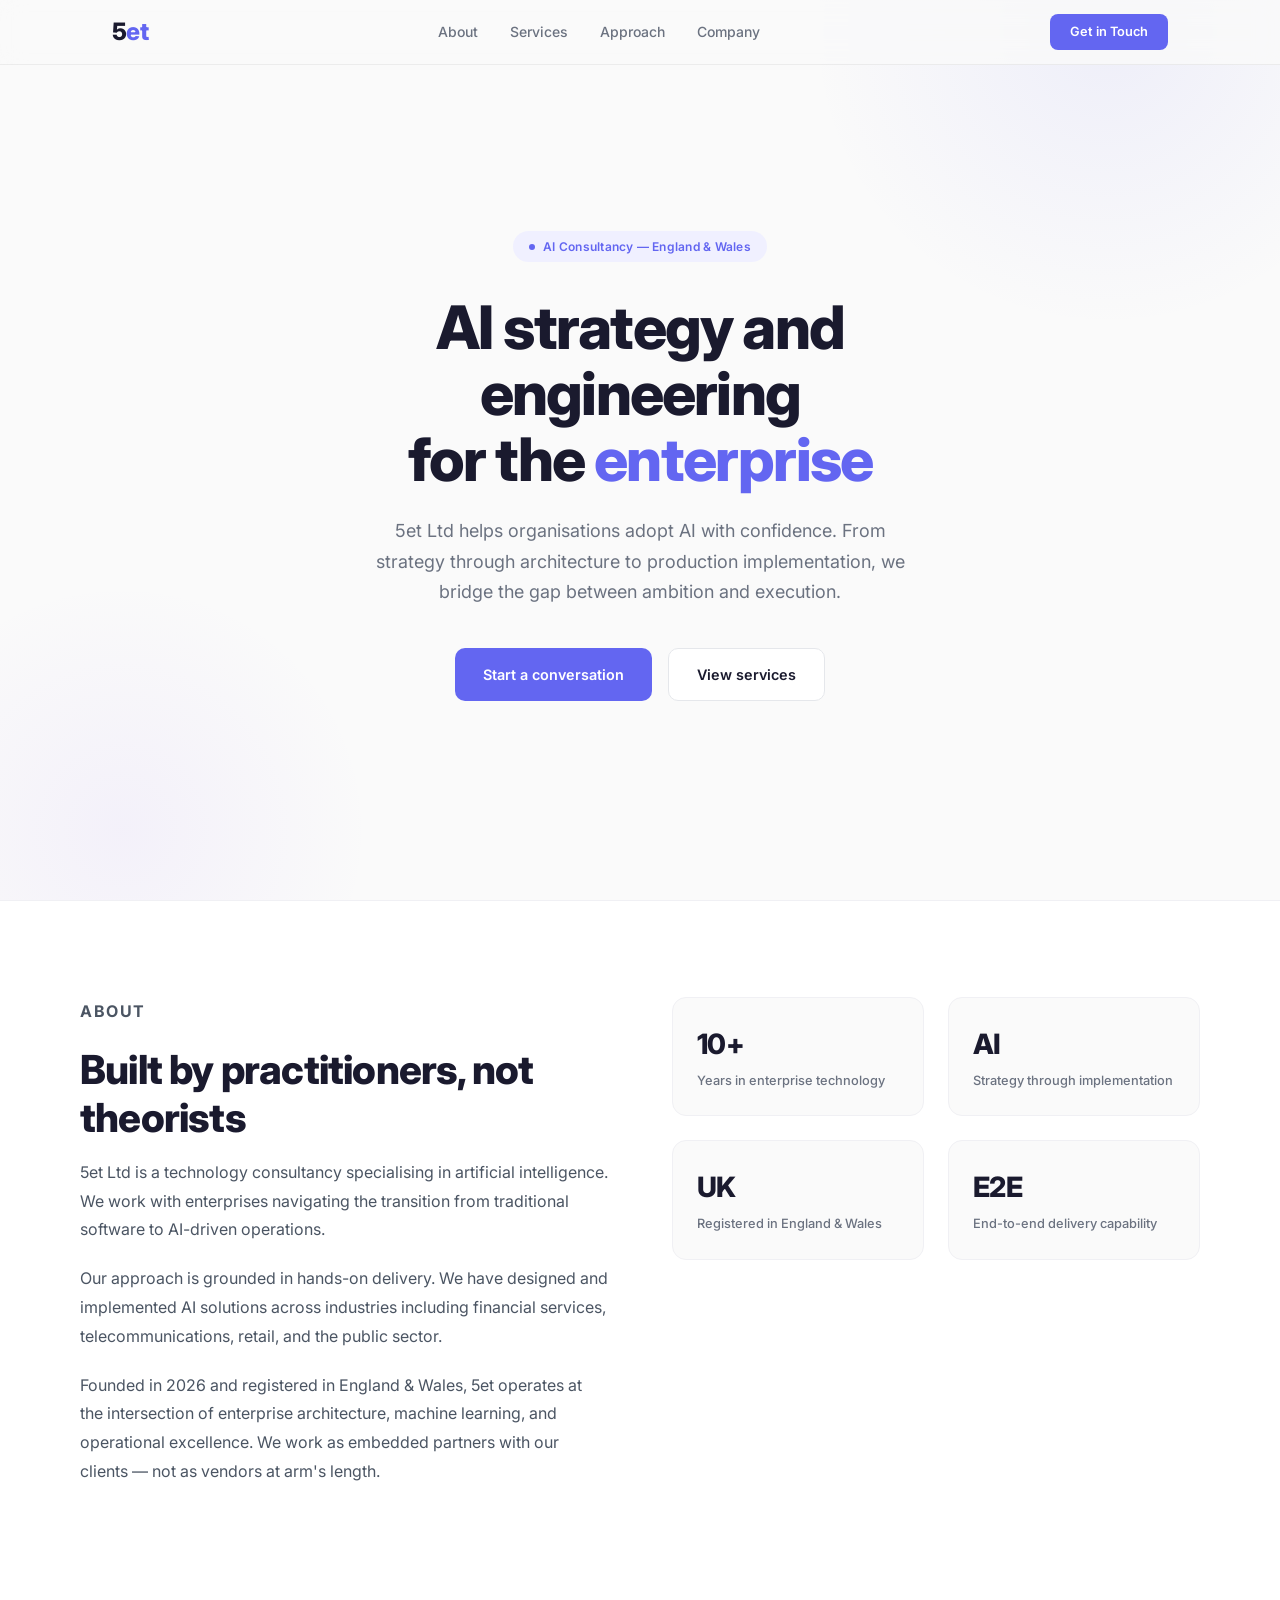
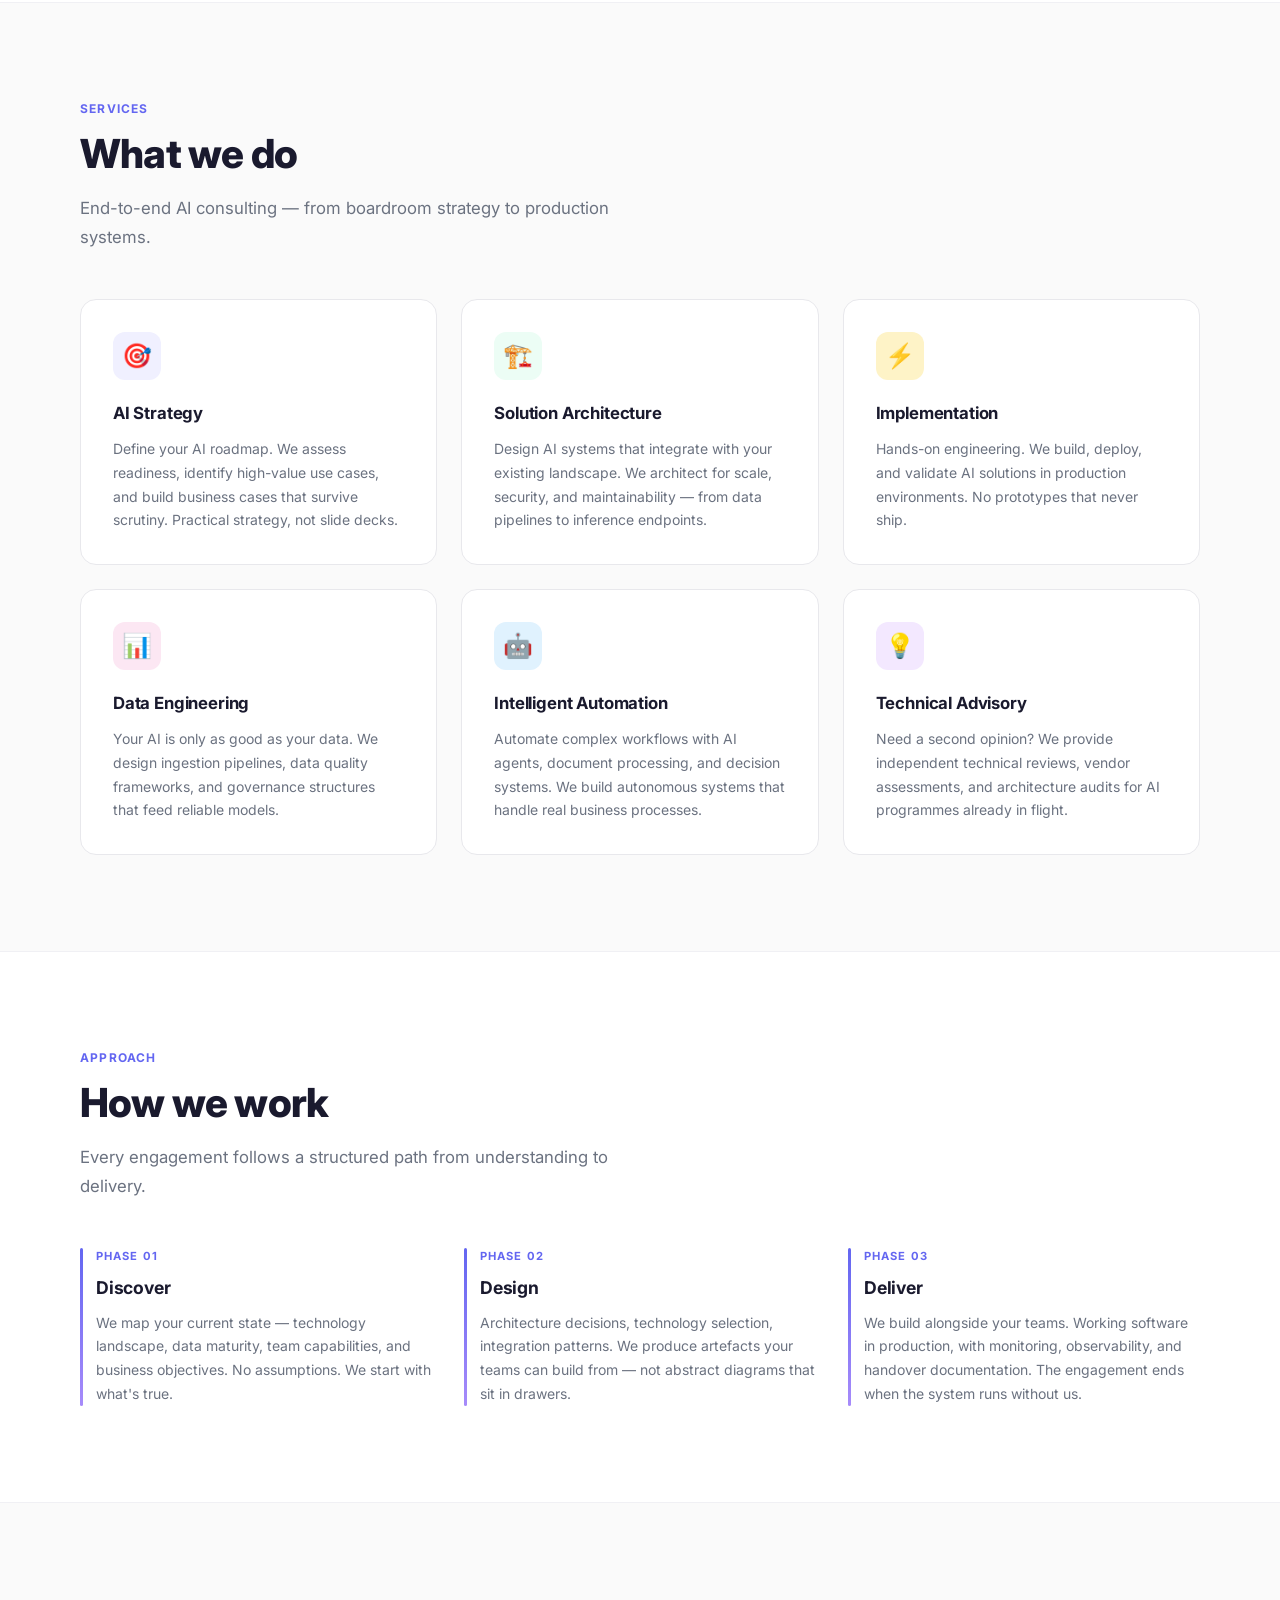
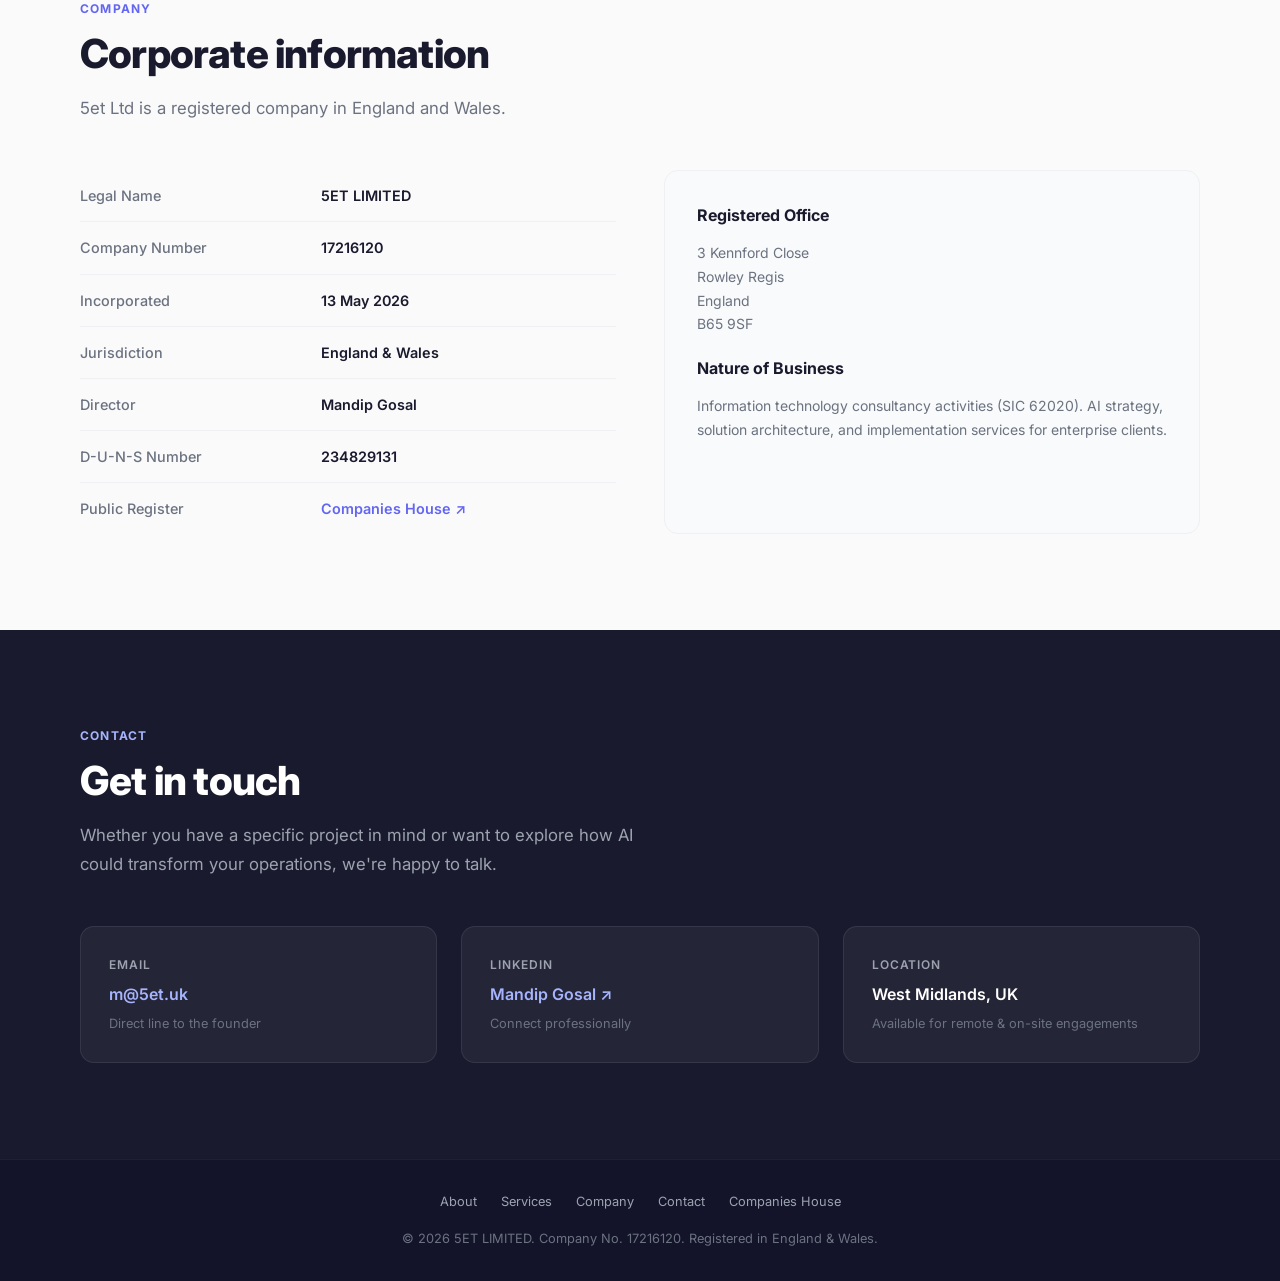
==== index.html @ 3dd46ea5 "feat: initial company website for Apple Developer Program enrollment" ====
<!DOCTYPE html>
<html lang="en">
<head>
    <meta charset="UTF-8">
    <meta name="viewport" content="width=device-width, initial-scale=1.0">
    <title>5et Ltd — AI Consultancy & Technology Services</title>
    <meta name="description" content="5et Ltd provides AI strategy, architecture, and implementation services for enterprises. Company No. 17216120, registered in England & Wales.">
    <meta name="robots" content="index, follow">
    <link rel="canonical" href="https://5et.uk">
    <link rel="preconnect" href="https://fonts.googleapis.com">
    <link rel="preconnect" href="https://fonts.gstatic.com" crossorigin>
    <link href="https://fonts.googleapis.com/css2?family=Inter:wght@400;500;600;700;800&display=swap" rel="stylesheet">
    <style>
        /* ─── Reset & Base ───────────────────────────────────────── */
        *, *::before, *::after { margin: 0; padding: 0; box-sizing: border-box; }

        html {
            -webkit-font-smoothing: antialiased;
            -moz-osx-font-smoothing: grayscale;
            scroll-behavior: smooth;
        }

        body {
            font-family: 'Inter', -apple-system, BlinkMacSystemFont, sans-serif;
            color: #1a1a2e;
            background: #fafafa;
            line-height: 1.6;
        }

        /* ─── Nav ────────────────────────────────────────────────── */
        .nav {
            position: fixed;
            top: 0;
            left: 0;
            right: 0;
            z-index: 100;
            background: rgba(250, 250, 250, 0.85);
            backdrop-filter: blur(12px);
            -webkit-backdrop-filter: blur(12px);
            border-bottom: 1px solid rgba(0, 0, 0, 0.06);
            transition: box-shadow 0.3s ease;
        }

        .nav.scrolled {
            box-shadow: 0 1px 8px rgba(0, 0, 0, 0.06);
        }

        .nav-inner {
            max-width: 1120px;
            margin: 0 auto;
            padding: 0 2rem;
            display: flex;
            align-items: center;
            justify-content: space-between;
            height: 64px;
        }

        .nav-logo {
            font-size: 1.5rem;
            font-weight: 800;
            letter-spacing: -0.03em;
            color: #1a1a2e;
            text-decoration: none;
        }

        .nav-logo span { color: #6366f1; }

        .nav-links {
            display: flex;
            gap: 2rem;
            list-style: none;
        }

        .nav-links a {
            font-size: 0.875rem;
            font-weight: 500;
            color: #6b7280;
            text-decoration: none;
            transition: color 0.2s;
        }

        .nav-links a:hover { color: #1a1a2e; }

        .nav-cta {
            display: inline-flex;
            align-items: center;
            gap: 0.375rem;
            padding: 0.5rem 1.25rem;
            font-size: 0.8rem;
            font-weight: 600;
            color: white;
            background: #6366f1;
            border-radius: 8px;
            text-decoration: none;
            transition: background 0.2s, transform 0.15s;
        }

        .nav-cta:hover {
            background: #5558e6;
            transform: translateY(-1px);
        }

        /* Mobile nav toggle */
        .nav-toggle {
            display: none;
            background: none;
            border: none;
            cursor: pointer;
            padding: 0.5rem;
        }

        .nav-toggle span {
            display: block;
            width: 20px;
            height: 2px;
            background: #1a1a2e;
            margin: 5px 0;
            transition: transform 0.3s, opacity 0.3s;
        }

        /* ─── Hero ───────────────────────────────────────────────── */
        .hero {
            min-height: 100vh;
            display: flex;
            align-items: center;
            justify-content: center;
            padding: 6rem 2rem 4rem;
            position: relative;
            overflow: hidden;
        }

        .hero::before {
            content: '';
            position: absolute;
            top: -30%;
            right: -10%;
            width: 600px;
            height: 600px;
            background: radial-gradient(circle, rgba(99, 102, 241, 0.08) 0%, transparent 70%);
            pointer-events: none;
        }

        .hero::after {
            content: '';
            position: absolute;
            bottom: -20%;
            left: -10%;
            width: 500px;
            height: 500px;
            background: radial-gradient(circle, rgba(139, 92, 246, 0.06) 0%, transparent 70%);
            pointer-events: none;
        }

        .hero-content {
            max-width: 720px;
            text-align: center;
            position: relative;
            z-index: 1;
            animation: fadeUp 0.8s cubic-bezier(0.16, 1, 0.3, 1) both;
        }

        @keyframes fadeUp {
            from { opacity: 0; transform: translateY(24px); }
            to { opacity: 1; transform: translateY(0); }
        }

        .hero-badge {
            display: inline-flex;
            align-items: center;
            gap: 0.5rem;
            padding: 0.375rem 1rem;
            font-size: 0.75rem;
            font-weight: 600;
            color: #6366f1;
            background: #f0f0ff;
            border-radius: 100px;
            margin-bottom: 2rem;
            letter-spacing: 0.02em;
        }

        .hero-badge .dot {
            width: 6px;
            height: 6px;
            border-radius: 50%;
            background: #6366f1;
            animation: pulse 2s ease-in-out infinite;
        }

        @keyframes pulse {
            0%, 100% { opacity: 1; }
            50% { opacity: 0.4; }
        }

        .hero h1 {
            font-size: clamp(2.5rem, 5vw, 3.75rem);
            font-weight: 800;
            letter-spacing: -0.03em;
            line-height: 1.1;
            margin-bottom: 1.5rem;
        }

        .hero h1 .accent { color: #6366f1; }

        .hero p {
            font-size: 1.125rem;
            color: #6b7280;
            line-height: 1.7;
            max-width: 560px;
            margin: 0 auto 2.5rem;
        }

        .hero-actions {
            display: flex;
            gap: 1rem;
            justify-content: center;
            flex-wrap: wrap;
        }

        .btn {
            display: inline-flex;
            align-items: center;
            gap: 0.5rem;
            padding: 0.875rem 1.75rem;
            font-size: 0.9rem;
            font-weight: 600;
            border-radius: 10px;
            text-decoration: none;
            transition: all 0.2s cubic-bezier(0.34, 1.56, 0.64, 1);
            cursor: pointer;
            border: none;
        }

        .btn-primary {
            background: #6366f1;
            color: white;
        }

        .btn-primary:hover {
            background: #5558e6;
            transform: translateY(-2px);
            box-shadow: 0 4px 16px rgba(99, 102, 241, 0.3);
        }

        .btn-secondary {
            background: white;
            color: #1a1a2e;
            border: 1px solid #e5e7eb;
        }

        .btn-secondary:hover {
            background: #f9fafb;
            transform: translateY(-2px);
            box-shadow: 0 4px 12px rgba(0, 0, 0, 0.06);
        }

        /* ─── Sections ───────────────────────────────────────────── */
        .section {
            padding: 6rem 2rem;
        }

        .section-inner {
            max-width: 1120px;
            margin: 0 auto;
        }

        .section-label {
            font-size: 0.75rem;
            font-weight: 700;
            color: #6366f1;
            text-transform: uppercase;
            letter-spacing: 0.1em;
            margin-bottom: 0.75rem;
        }

        .section-title {
            font-size: clamp(1.75rem, 3.5vw, 2.5rem);
            font-weight: 800;
            letter-spacing: -0.02em;
            line-height: 1.2;
            margin-bottom: 1rem;
        }

        .section-subtitle {
            font-size: 1.05rem;
            color: #6b7280;
            line-height: 1.7;
            max-width: 560px;
            margin-bottom: 3rem;
        }

        /* ─── About ──────────────────────────────────────────────── */
        #about {
            background: white;
            border-top: 1px solid #f0f0f4;
            border-bottom: 1px solid #f0f0f4;
        }

        .about-grid {
            display: grid;
            grid-template-columns: 1fr 1fr;
            gap: 4rem;
            align-items: start;
        }

        .about-text p {
            font-size: 1rem;
            color: #4b5563;
            line-height: 1.8;
            margin-bottom: 1.25rem;
        }

        .about-stats {
            display: grid;
            grid-template-columns: 1fr 1fr;
            gap: 1.5rem;
        }

        .stat-card {
            background: #fafafa;
            border: 1px solid #f0f0f4;
            border-radius: 14px;
            padding: 1.5rem;
            transition: transform 0.2s, box-shadow 0.2s;
        }

        .stat-card:hover {
            transform: translateY(-2px);
            box-shadow: 0 4px 16px rgba(0, 0, 0, 0.04);
        }

        .stat-value {
            font-size: 1.75rem;
            font-weight: 800;
            color: #1a1a2e;
            letter-spacing: -0.02em;
        }

        .stat-label {
            font-size: 0.8rem;
            color: #6b7280;
            font-weight: 500;
            margin-top: 0.25rem;
        }

        /* ─── Services ───────────────────────────────────────────── */
        .services-grid {
            display: grid;
            grid-template-columns: repeat(3, 1fr);
            gap: 1.5rem;
        }

        .service-card {
            background: white;
            border: 1px solid #e8e8ec;
            border-radius: 16px;
            padding: 2rem;
            transition: transform 0.25s cubic-bezier(0.34, 1.56, 0.64, 1), box-shadow 0.25s;
        }

        .service-card:hover {
            transform: translateY(-4px);
            box-shadow: 0 8px 24px rgba(0, 0, 0, 0.06);
        }

        .service-icon {
            width: 48px;
            height: 48px;
            border-radius: 12px;
            display: flex;
            align-items: center;
            justify-content: center;
            font-size: 1.5rem;
            margin-bottom: 1.25rem;
        }

        .service-icon.strategy { background: #f0f0ff; }
        .service-icon.architecture { background: #ecfdf5; }
        .service-icon.implementation { background: #fef3c7; }
        .service-icon.data { background: #fce7f3; }
        .service-icon.automation { background: #e0f2fe; }
        .service-icon.advisory { background: #f3e8ff; }

        .service-card h3 {
            font-size: 1.05rem;
            font-weight: 700;
            margin-bottom: 0.625rem;
            letter-spacing: -0.01em;
        }

        .service-card p {
            font-size: 0.875rem;
            color: #6b7280;
            line-height: 1.7;
        }

        /* ─── Approach ───────────────────────────────────────────── */
        #approach {
            background: white;
            border-top: 1px solid #f0f0f4;
            border-bottom: 1px solid #f0f0f4;
        }

        .approach-steps {
            display: grid;
            grid-template-columns: repeat(3, 1fr);
            gap: 2rem;
            margin-top: 3rem;
        }

        .approach-step {
            position: relative;
            padding-left: 1rem;
        }

        .approach-step::before {
            content: '';
            position: absolute;
            left: 0;
            top: 0;
            bottom: 0;
            width: 3px;
            border-radius: 2px;
            background: linear-gradient(180deg, #6366f1, #a78bfa);
        }

        .step-number {
            font-size: 0.7rem;
            font-weight: 700;
            color: #6366f1;
            text-transform: uppercase;
            letter-spacing: 0.1em;
            margin-bottom: 0.5rem;
        }

        .approach-step h3 {
            font-size: 1.1rem;
            font-weight: 700;
            margin-bottom: 0.5rem;
            letter-spacing: -0.01em;
        }

        .approach-step p {
            font-size: 0.875rem;
            color: #6b7280;
            line-height: 1.7;
        }

        /* ─── Company ────────────────────────────────────────────── */
        .company-details {
            display: grid;
            grid-template-columns: 1fr 1fr;
            gap: 3rem;
            margin-top: 3rem;
        }

        .company-table {
            width: 100%;
            border-collapse: collapse;
        }

        .company-table tr {
            border-bottom: 1px solid #f0f0f4;
        }

        .company-table tr:last-child {
            border-bottom: none;
        }

        .company-table td {
            padding: 0.875rem 0;
            font-size: 0.9rem;
        }

        .company-table td:first-child {
            color: #6b7280;
            font-weight: 500;
            width: 45%;
        }

        .company-table td:last-child {
            font-weight: 600;
            color: #1a1a2e;
        }

        .company-table a {
            color: #6366f1;
            text-decoration: none;
        }

        .company-table a:hover {
            text-decoration: underline;
        }

        .company-note {
            background: #f9fafb;
            border: 1px solid #f0f0f4;
            border-radius: 14px;
            padding: 2rem;
        }

        .company-note h3 {
            font-size: 1rem;
            font-weight: 700;
            margin-bottom: 0.75rem;
        }

        .company-note p {
            font-size: 0.875rem;
            color: #6b7280;
            line-height: 1.7;
            margin-bottom: 0.75rem;
        }

        .company-note p:last-child {
            margin-bottom: 0;
        }

        /* ─── Contact ────────────────────────────────────────────── */
        #contact {
            background: #1a1a2e;
            color: white;
        }

        #contact .section-label {
            color: #a5b4fc;
        }

        #contact .section-title {
            color: white;
        }

        #contact .section-subtitle {
            color: #9ca3af;
        }

        .contact-grid {
            display: grid;
            grid-template-columns: repeat(3, 1fr);
            gap: 1.5rem;
        }

        .contact-card {
            background: rgba(255, 255, 255, 0.05);
            border: 1px solid rgba(255, 255, 255, 0.08);
            border-radius: 14px;
            padding: 1.75rem;
            transition: background 0.2s, transform 0.2s;
        }

        .contact-card:hover {
            background: rgba(255, 255, 255, 0.08);
            transform: translateY(-2px);
        }

        .contact-card-label {
            font-size: 0.75rem;
            font-weight: 600;
            color: #9ca3af;
            text-transform: uppercase;
            letter-spacing: 0.08em;
            margin-bottom: 0.5rem;
        }

        .contact-card-value {
            font-size: 1rem;
            font-weight: 600;
            color: white;
        }

        .contact-card a {
            color: #a5b4fc;
            text-decoration: none;
            transition: color 0.2s;
        }

        .contact-card a:hover {
            color: #c7d2fe;
        }

        .contact-card-note {
            font-size: 0.8rem;
            color: #6b7280;
            margin-top: 0.375rem;
        }

        /* ─── Footer ─────────────────────────────────────────────── */
        .footer {
            background: #13132a;
            color: #6b7280;
            padding: 2rem;
            text-align: center;
            font-size: 0.8rem;
            border-top: 1px solid rgba(255, 255, 255, 0.05);
        }

        .footer a {
            color: #9ca3af;
            text-decoration: none;
        }

        .footer a:hover {
            color: white;
        }

        .footer-links {
            display: flex;
            gap: 1.5rem;
            justify-content: center;
            margin-bottom: 1rem;
        }

        /* ─── Responsive ─────────────────────────────────────────── */
        @media (max-width: 768px) {
            .nav-links { display: none; }
            .nav-cta { display: none; }
            .nav-toggle { display: block; }

            .nav-links.open {
                display: flex;
                flex-direction: column;
                position: absolute;
                top: 64px;
                left: 0;
                right: 0;
                background: rgba(250, 250, 250, 0.98);
                backdrop-filter: blur(12px);
                padding: 1.5rem 2rem;
                border-bottom: 1px solid #e5e7eb;
                gap: 1rem;
            }

            .about-grid,
            .company-details {
                grid-template-columns: 1fr;
                gap: 2rem;
            }

            .services-grid,
            .approach-steps,
            .contact-grid {
                grid-template-columns: 1fr;
            }

            .section { padding: 4rem 1.5rem; }
            .hero { padding: 5rem 1.5rem 3rem; }
        }

        @media (max-width: 480px) {
            .about-stats {
                grid-template-columns: 1fr;
            }

            .hero-actions {
                flex-direction: column;
                align-items: center;
            }
        }

        /* ─── Animations (intersection observer) ─────────────────── */
        .reveal {
            opacity: 0;
            transform: translateY(20px);
            transition: opacity 0.6s ease, transform 0.6s cubic-bezier(0.16, 1, 0.3, 1);
        }

        .reveal.visible {
            opacity: 1;
            transform: translateY(0);
        }
    </style>
</head>
<body>

    <!-- ─── Navigation ───────────────────────────────────────── -->
    <nav class="nav" id="nav">
        <div class="nav-inner">
            <a href="#" class="nav-logo">5<span>et</span></a>
            <ul class="nav-links" id="nav-links">
                <li><a href="#about">About</a></li>
                <li><a href="#services">Services</a></li>
                <li><a href="#approach">Approach</a></li>
                <li><a href="#company">Company</a></li>
            </ul>
            <a href="#contact" class="nav-cta">Get in Touch</a>
            <button class="nav-toggle" id="nav-toggle" aria-label="Toggle menu">
                <span></span>
                <span></span>
                <span></span>
            </button>
        </div>
    </nav>

    <!-- ─── Hero ─────────────────────────────────────────────── -->
    <section class="hero" id="hero">
        <div class="hero-content">
            <div class="hero-badge">
                <span class="dot"></span>
                AI Consultancy — England &amp; Wales
            </div>
            <h1>AI strategy and engineering<br>for the <span class="accent">enterprise</span></h1>
            <p>5et Ltd helps organisations adopt AI with confidence. From strategy through architecture to production implementation, we bridge the gap between ambition and execution.</p>
            <div class="hero-actions">
                <a href="#contact" class="btn btn-primary">Start a conversation</a>
                <a href="#services" class="btn btn-secondary">View services</a>
            </div>
        </div>
    </section>

    <!-- ─── About ────────────────────────────────────────────── -->
    <section class="section" id="about">
        <div class="section-inner">
            <div class="about-grid">
                <div class="about-text">
                    <p class="section-label">About</p>
                    <h2 class="section-title">Built by practitioners, not theorists</h2>
                    <p>5et Ltd is a technology consultancy specialising in artificial intelligence. We work with enterprises navigating the transition from traditional software to AI-driven operations.</p>
                    <p>Our approach is grounded in hands-on delivery. We have designed and implemented AI solutions across industries including financial services, telecommunications, retail, and the public sector.</p>
                    <p>Founded in 2026 and registered in England &amp; Wales, 5et operates at the intersection of enterprise architecture, machine learning, and operational excellence. We work as embedded partners with our clients — not as vendors at arm's length.</p>
                </div>
                <div class="about-stats">
                    <div class="stat-card">
                        <div class="stat-value">10+</div>
                        <div class="stat-label">Years in enterprise technology</div>
                    </div>
                    <div class="stat-card">
                        <div class="stat-value">AI</div>
                        <div class="stat-label">Strategy through implementation</div>
                    </div>
                    <div class="stat-card">
                        <div class="stat-value">UK</div>
                        <div class="stat-label">Registered in England &amp; Wales</div>
                    </div>
                    <div class="stat-card">
                        <div class="stat-value">E2E</div>
                        <div class="stat-label">End-to-end delivery capability</div>
                    </div>
                </div>
            </div>
        </div>
    </section>

    <!-- ─── Services ─────────────────────────────────────────── -->
    <section class="section" id="services">
        <div class="section-inner">
            <p class="section-label">Services</p>
            <h2 class="section-title">What we do</h2>
            <p class="section-subtitle">End-to-end AI consulting — from boardroom strategy to production systems.</p>

            <div class="services-grid">
                <div class="service-card reveal">
                    <div class="service-icon strategy">🎯</div>
                    <h3>AI Strategy</h3>
                    <p>Define your AI roadmap. We assess readiness, identify high-value use cases, and build business cases that survive scrutiny. Practical strategy, not slide decks.</p>
                </div>
                <div class="service-card reveal">
                    <div class="service-icon architecture">🏗️</div>
                    <h3>Solution Architecture</h3>
                    <p>Design AI systems that integrate with your existing landscape. We architect for scale, security, and maintainability — from data pipelines to inference endpoints.</p>
                </div>
                <div class="service-card reveal">
                    <div class="service-icon implementation">⚡</div>
                    <h3>Implementation</h3>
                    <p>Hands-on engineering. We build, deploy, and validate AI solutions in production environments. No prototypes that never ship.</p>
                </div>
                <div class="service-card reveal">
                    <div class="service-icon data">📊</div>
                    <h3>Data Engineering</h3>
                    <p>Your AI is only as good as your data. We design ingestion pipelines, data quality frameworks, and governance structures that feed reliable models.</p>
                </div>
                <div class="service-card reveal">
                    <div class="service-icon automation">🤖</div>
                    <h3>Intelligent Automation</h3>
                    <p>Automate complex workflows with AI agents, document processing, and decision systems. We build autonomous systems that handle real business processes.</p>
                </div>
                <div class="service-card reveal">
                    <div class="service-icon advisory">💡</div>
                    <h3>Technical Advisory</h3>
                    <p>Need a second opinion? We provide independent technical reviews, vendor assessments, and architecture audits for AI programmes already in flight.</p>
                </div>
            </div>
        </div>
    </section>

    <!-- ─── Approach ─────────────────────────────────────────── -->
    <section class="section" id="approach">
        <div class="section-inner">
            <p class="section-label">Approach</p>
            <h2 class="section-title">How we work</h2>
            <p class="section-subtitle">Every engagement follows a structured path from understanding to delivery.</p>

            <div class="approach-steps">
                <div class="approach-step reveal">
                    <div class="step-number">Phase 01</div>
                    <h3>Discover</h3>
                    <p>We map your current state — technology landscape, data maturity, team capabilities, and business objectives. No assumptions. We start with what's true.</p>
                </div>
                <div class="approach-step reveal">
                    <div class="step-number">Phase 02</div>
                    <h3>Design</h3>
                    <p>Architecture decisions, technology selection, integration patterns. We produce artefacts your teams can build from — not abstract diagrams that sit in drawers.</p>
                </div>
                <div class="approach-step reveal">
                    <div class="step-number">Phase 03</div>
                    <h3>Deliver</h3>
                    <p>We build alongside your teams. Working software in production, with monitoring, observability, and handover documentation. The engagement ends when the system runs without us.</p>
                </div>
            </div>
        </div>
    </section>

    <!-- ─── Company ──────────────────────────────────────────── -->
    <section class="section" id="company">
        <div class="section-inner">
            <p class="section-label">Company</p>
            <h2 class="section-title">Corporate information</h2>
            <p class="section-subtitle">5et Ltd is a registered company in England and Wales.</p>

            <div class="company-details">
                <table class="company-table">
                    <tr>
                        <td>Legal Name</td>
                        <td>5ET LIMITED</td>
                    </tr>
                    <tr>
                        <td>Company Number</td>
                        <td>17216120</td>
                    </tr>
                    <tr>
                        <td>Incorporated</td>
                        <td>13 May 2026</td>
                    </tr>
                    <tr>
                        <td>Jurisdiction</td>
                        <td>England &amp; Wales</td>
                    </tr>
                    <tr>
                        <td>Director</td>
                        <td>Mandip Gosal</td>
                    </tr>
                    <tr>
                        <td>D-U-N-S Number</td>
                        <td>234829131</td>
                    </tr>
                    <tr>
                        <td>Public Register</td>
                        <td><a href="https://find-and-update.company-information.service.gov.uk/company/17216120" target="_blank" rel="noopener">Companies House ↗</a></td>
                    </tr>
                </table>

                <div class="company-note">
                    <h3>Registered Office</h3>
                    <p>3 Kennford Close<br>Rowley Regis<br>England<br>B65 9SF</p>
                    <h3 style="margin-top: 1.25rem;">Nature of Business</h3>
                    <p>Information technology consultancy activities (SIC 62020). AI strategy, solution architecture, and implementation services for enterprise clients.</p>
                </div>
            </div>
        </div>
    </section>

    <!-- ─── Contact ──────────────────────────────────────────── -->
    <section class="section" id="contact">
        <div class="section-inner">
            <p class="section-label">Contact</p>
            <h2 class="section-title">Get in touch</h2>
            <p class="section-subtitle">Whether you have a specific project in mind or want to explore how AI could transform your operations, we're happy to talk.</p>

            <div class="contact-grid">
                <div class="contact-card">
                    <div class="contact-card-label">Email</div>
                    <div class="contact-card-value">
                        <a href="mailto:m@5et.uk">m@5et.uk</a>
                    </div>
                    <div class="contact-card-note">Direct line to the founder</div>
                </div>
                <div class="contact-card">
                    <div class="contact-card-label">LinkedIn</div>
                    <div class="contact-card-value">
                        <a href="https://www.linkedin.com/in/mandipgosal/" target="_blank" rel="noopener">Mandip Gosal ↗</a>
                    </div>
                    <div class="contact-card-note">Connect professionally</div>
                </div>
                <div class="contact-card">
                    <div class="contact-card-label">Location</div>
                    <div class="contact-card-value">West Midlands, UK</div>
                    <div class="contact-card-note">Available for remote &amp; on-site engagements</div>
                </div>
            </div>
        </div>
    </section>

    <!-- ─── Footer ───────────────────────────────────────────── -->
    <footer class="footer">
        <div class="footer-links">
            <a href="#about">About</a>
            <a href="#services">Services</a>
            <a href="#company">Company</a>
            <a href="#contact">Contact</a>
            <a href="https://find-and-update.company-information.service.gov.uk/company/17216120" target="_blank" rel="noopener">Companies House</a>
        </div>
        <p>&copy; 2026 5ET LIMITED. Company No. 17216120. Registered in England &amp; Wales.</p>
    </footer>

    <!-- ─── Scripts ──────────────────────────────────────────── -->
    <script>
        // Nav scroll effect
        var nav = document.getElementById('nav');
        window.addEventListener('scroll', function() {
            nav.classList.toggle('scrolled', window.scrollY > 10);
        });

        // Mobile nav toggle
        var toggle = document.getElementById('nav-toggle');
        var links = document.getElementById('nav-links');
        toggle.addEventListener('click', function() {
            links.classList.toggle('open');
        });

        // Close mobile nav on link click
        links.querySelectorAll('a').forEach(function(a) {
            a.addEventListener('click', function() {
                links.classList.remove('open');
            });
        });

        // Intersection observer for reveal animations
        var reveals = document.querySelectorAll('.reveal');
        if ('IntersectionObserver' in window) {
            var observer = new IntersectionObserver(function(entries) {
                entries.forEach(function(entry) {
                    if (entry.isIntersecting) {
                        entry.target.classList.add('visible');
                        observer.unobserve(entry.target);
                    }
                });
            }, { threshold: 0.1, rootMargin: '0px 0px -40px 0px' });

            reveals.forEach(function(el) { observer.observe(el); });
        } else {
            reveals.forEach(function(el) { el.classList.add('visible'); });
        }
    </script>
</body>
</html>
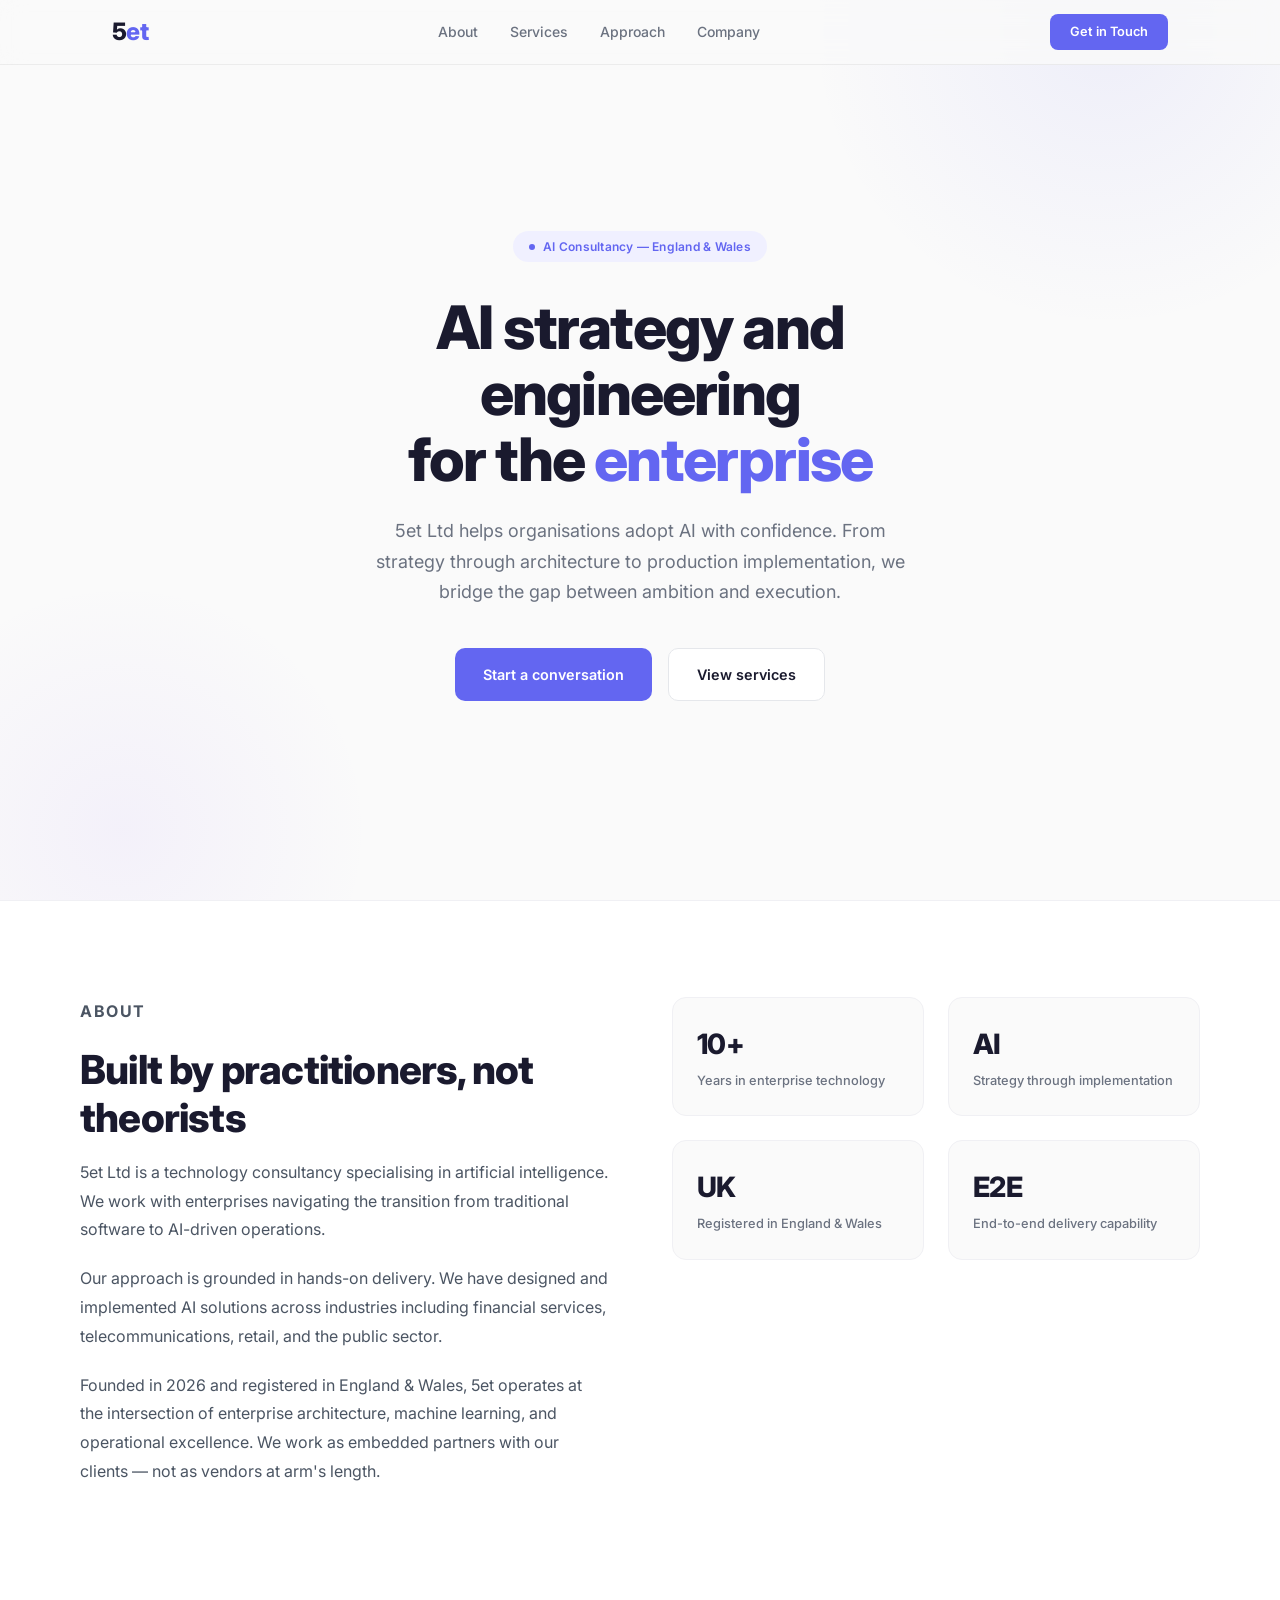
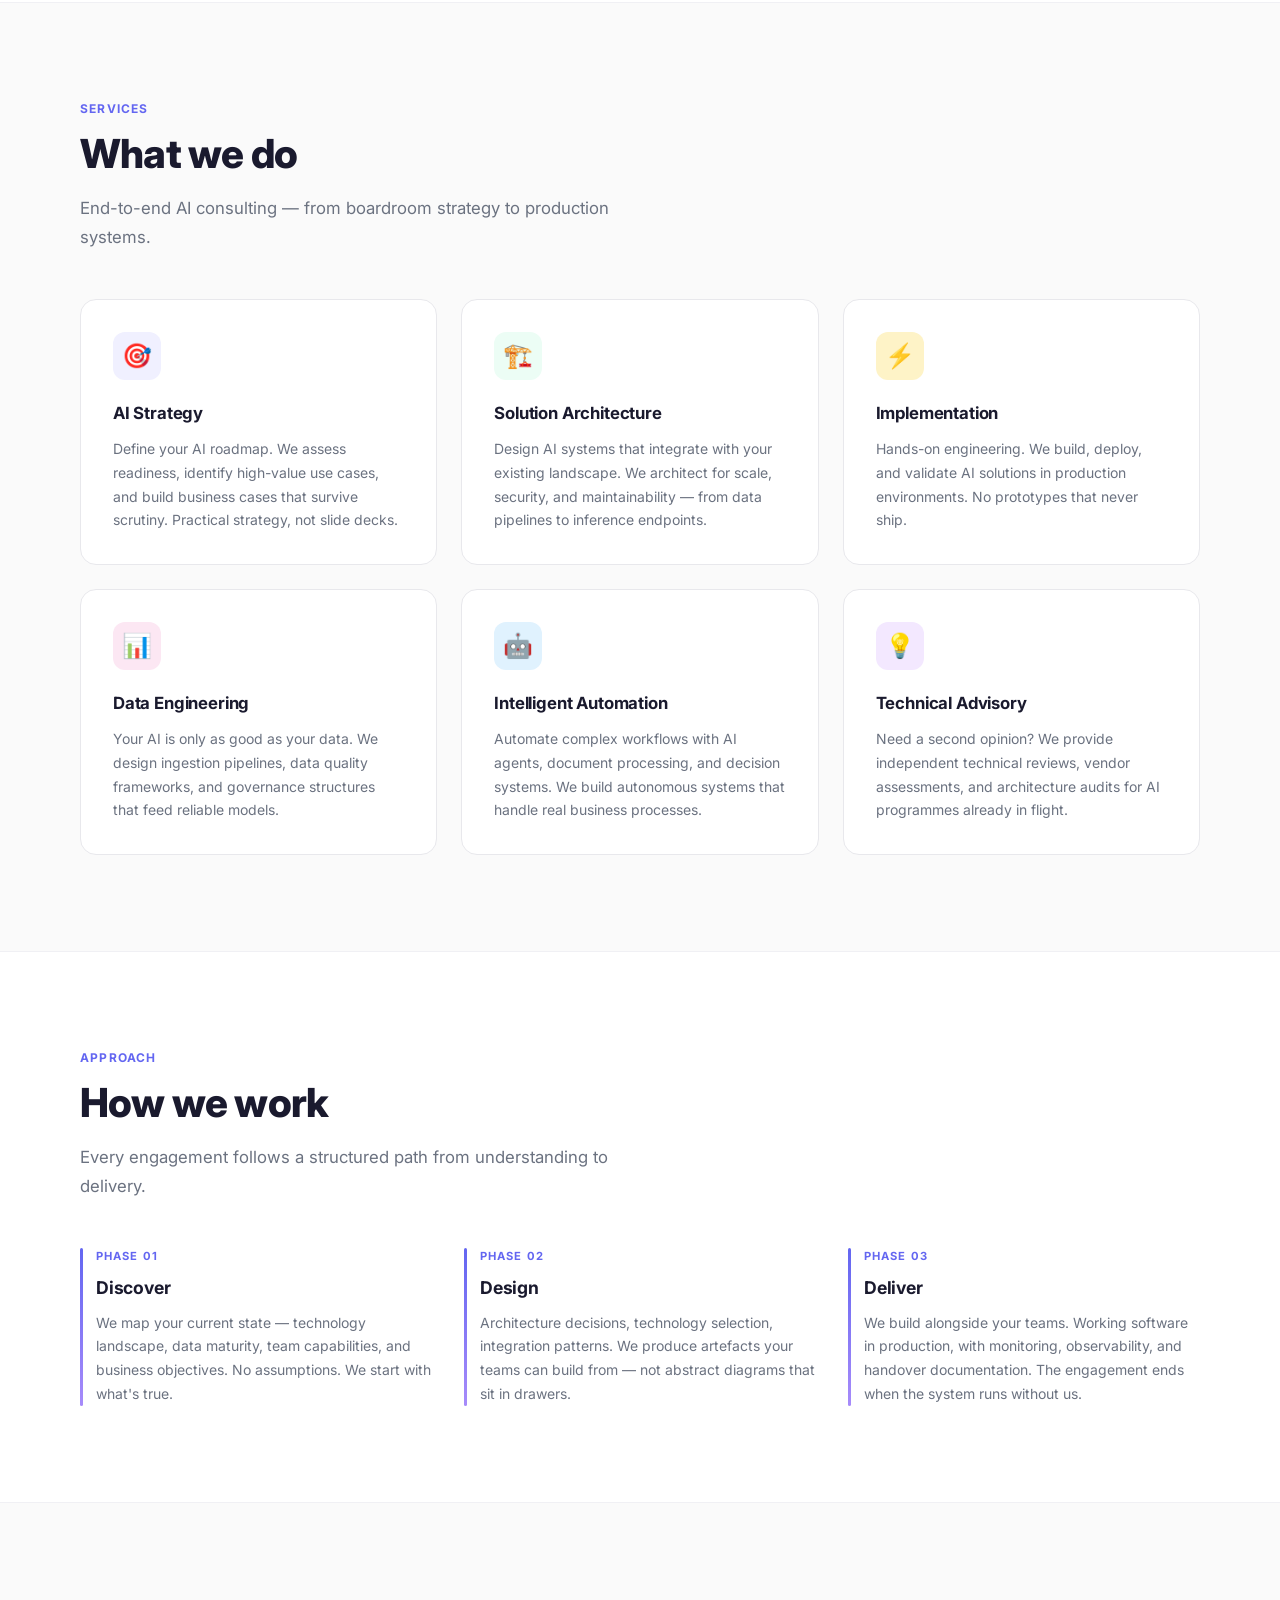
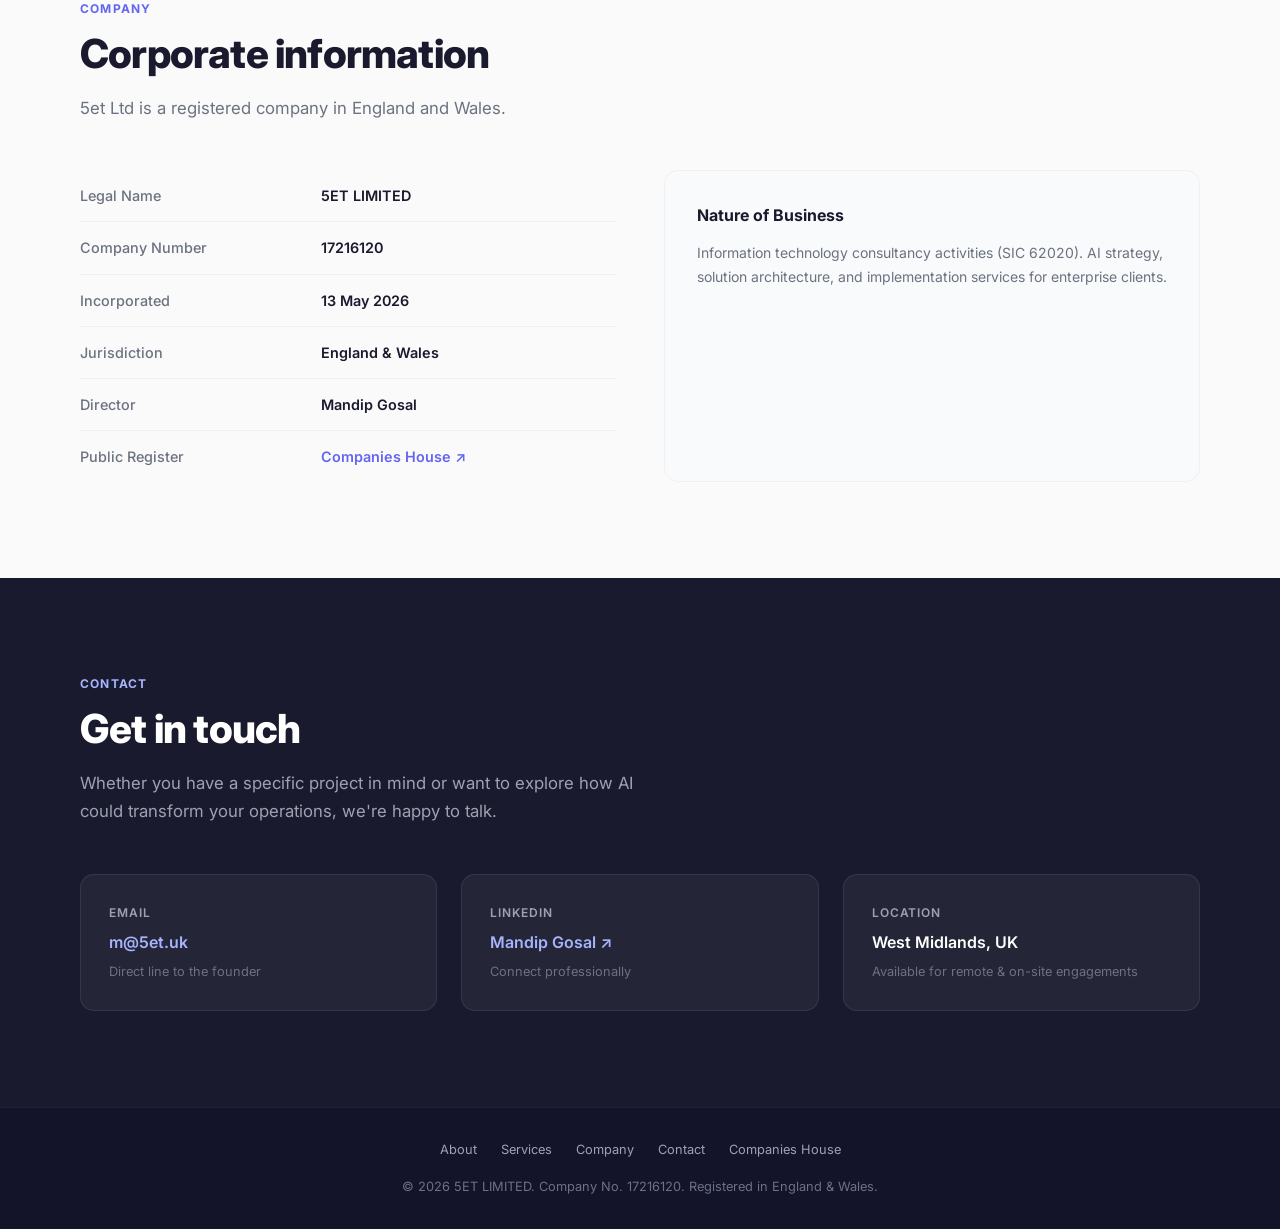
==== commit ffa0579e: "fix: remove home address and D-U-N-S from public site" ====
--- a/index.html
+++ b/index.html
@@ -838,19 +838,13 @@
                         <td>Mandip Gosal</td>
                     </tr>
                     <tr>
-                        <td>D-U-N-S Number</td>
-                        <td>234829131</td>
-                    </tr>
-                    <tr>
                         <td>Public Register</td>
                         <td><a href="https://find-and-update.company-information.service.gov.uk/company/17216120" target="_blank" rel="noopener">Companies House ↗</a></td>
                     </tr>
                 </table>
 
                 <div class="company-note">
-                    <h3>Registered Office</h3>
-                    <p>3 Kennford Close<br>Rowley Regis<br>England<br>B65 9SF</p>
-                    <h3 style="margin-top: 1.25rem;">Nature of Business</h3>
+                    <h3>Nature of Business</h3>
                     <p>Information technology consultancy activities (SIC 62020). AI strategy, solution architecture, and implementation services for enterprise clients.</p>
                 </div>
             </div>
